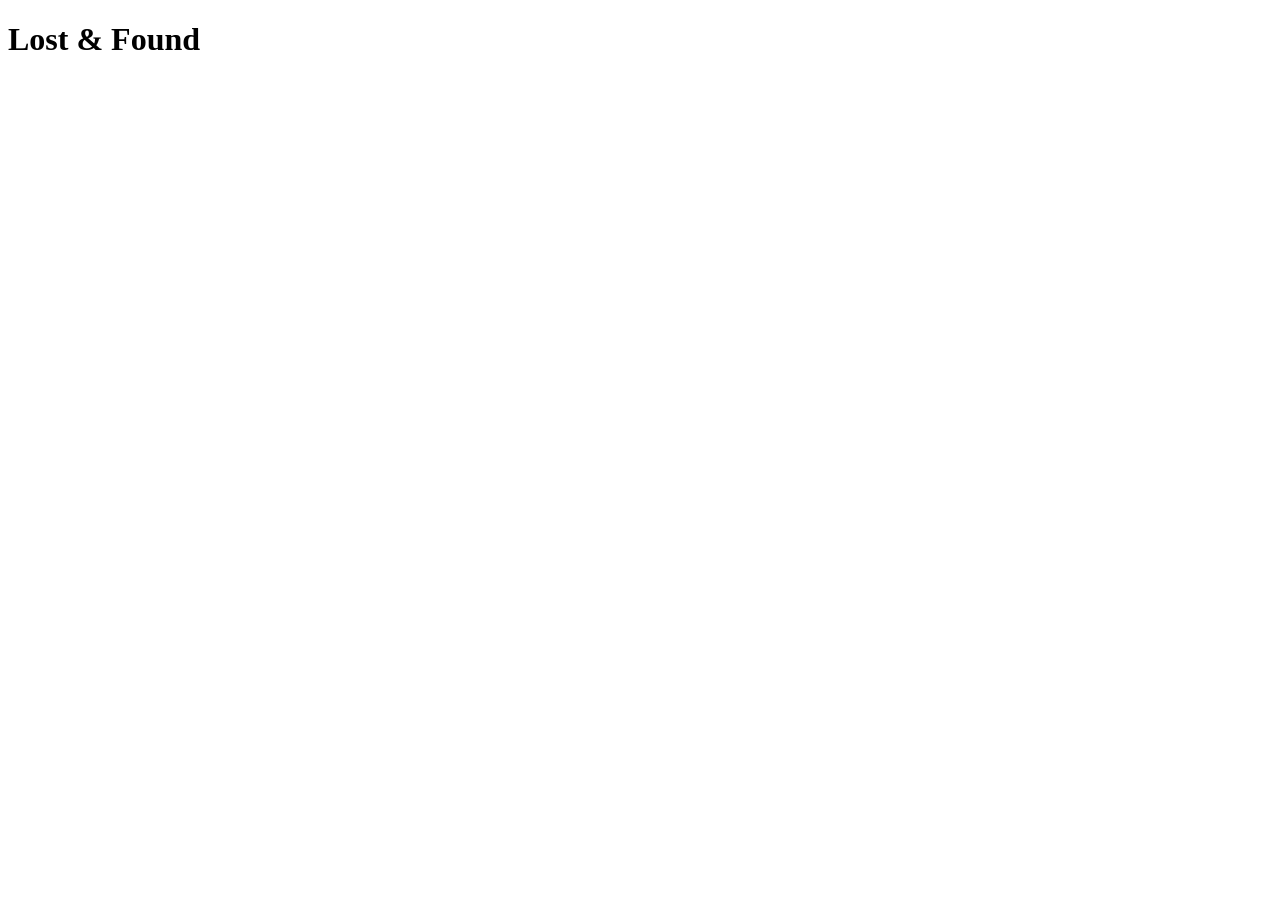
==== index.html @ 3dbdaa6a "intialize the project structure and link assets" ====
<!DOCTYPE html>
<html lang="en">
<head>
    <meta charset="UTF-8">
    <meta name="viewport" content="width=device-width, initial-scale=1.0">
    <title>Lost & Found</title>
    <script src="https://cdn.tailwindcss.com"></script>
    <link rel="stylesheet" href="style.css">
</head>
<body class>
    
    <h1 class="text-4xl font-bold text-center "> Lost & Found</h1>

    <script src="app.js"></script>
</body>
</html>
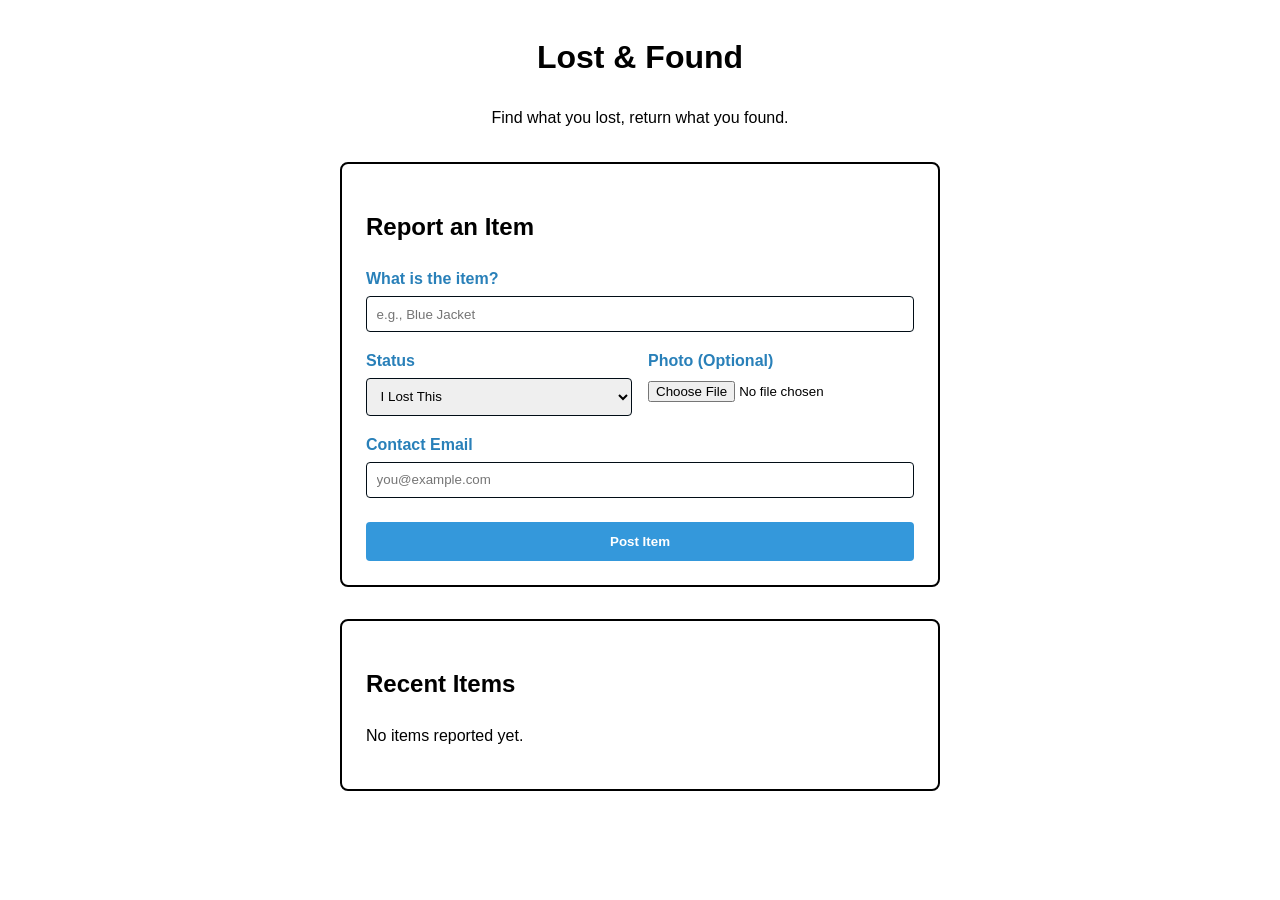
==== commit 0f96b57e: "made form and style it" ====
--- a/index.html
+++ b/index.html
@@ -4,12 +4,51 @@
     <meta charset="UTF-8">
     <meta name="viewport" content="width=device-width, initial-scale=1.0">
     <title>Lost & Found</title>
-    <script src="https://cdn.tailwindcss.com"></script>
     <link rel="stylesheet" href="style.css">
 </head>
-<body class>
-    
-    <h1 class="text-4xl font-bold text-center "> Lost & Found</h1>
+<body>
+
+    <header>
+        <h1> Lost & Found</h1>
+        <p>Find what you lost, return what you found.</p>
+    </header>
+
+    <main>
+        <section>
+            <h2>Report an Item</h2>
+            
+            <form id="item-form">
+                <label>What is the item?</label>
+                <input type="text" id="title" required placeholder="e.g., Blue Jacket">
+                
+                <fieldset>
+                    <div>
+                        <label>Status</label>
+                        <select id="type">
+                            <option value="Lost">I Lost This</option>
+                            <option value="Found">I Found This</option>
+                        </select>
+                    </div>
+                    <div>
+                        <label>Photo (Optional)</label>
+                        <input type="file" id="image" accept="image/*">
+                    </div>
+                </fieldset>
+
+                <label>Contact Email</label>
+                <input type="email" id="contact" required placeholder="you@example.com">
+
+                <button type="submit">Post Item</button>
+            </form>
+        </section>
+
+        <section>
+            <h2>Recent Items</h2>
+            <div id="feed">
+                <p>No items reported yet.</p>
+            </div>
+        </section>
+    </main>
 
     <script src="app.js"></script>
 </body>
--- a/style.css
+++ b/style.css
@@ -0,0 +1,75 @@
+body {
+    font-family: sans-serif;
+    line-height: 1.6;
+    margin: 2rem auto;
+    max-width: 600px;
+    padding: 0 1rem;
+}
+
+header {
+    text-align: center;
+    margin-bottom: 2rem;
+}
+
+header h1 {
+    color: #000000; 
+}
+
+section {
+    border: 2px solid #000000;
+    border-radius: 8px; 
+    padding: 1.5rem;
+    margin-bottom: 2rem;
+}
+
+label {
+    display: block;
+    font-weight: bold;
+    color: #2980b9; 
+    margin: 1rem 0 0.25rem 0;
+}
+
+input[type="text"],
+input[type="email"],
+select {
+    width: 100%;
+    padding: 0.6rem;
+    border: 1px solid #010d16;
+    border-radius: 4px;
+    box-sizing: border-box;
+    font-family: inherit;
+}
+
+input:focus, select:focus {
+    outline: none;
+    border-color: #3498db;
+}
+
+
+fieldset {
+    border: none;
+    padding: 0;
+    margin: 0;
+    display: flex;
+    gap: 1rem;
+}
+
+fieldset div {
+    flex: 1;
+}
+
+button {
+    width: 100%;
+    padding: 0.75rem;
+    background: #3498db; 
+    color: #fff;
+    border: none;
+    border-radius: 4px;
+    font-weight: bold;
+    cursor: pointer;
+    margin-top: 1.5rem;
+}
+
+button:hover {
+    background: #2980b9; 
+}
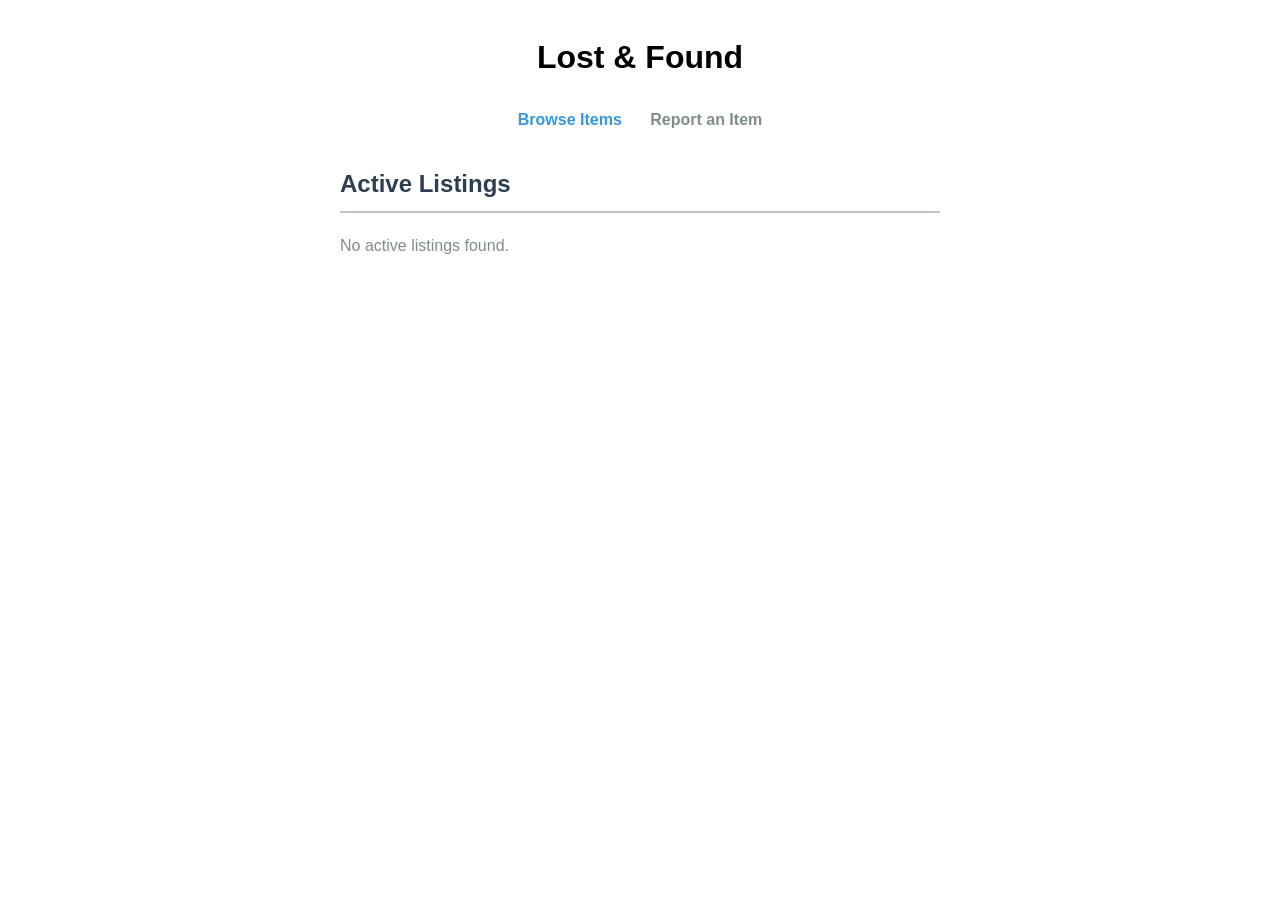
==== commit 5351deac: "added the logic" ====
--- a/index.html
+++ b/index.html
@@ -10,42 +10,21 @@
 
     <header>
         <h1> Lost & Found</h1>
-        <p>Find what you lost, return what you found.</p>
+        <nav style="margin-top: 1.5rem;">
+            <a href="index.html" style="margin-right: 1.5rem; font-weight: bold; color: #3498db; text-decoration: none;"
+            >Browse Items</a>
+            <a href="report.html" style="font-weight: bold; color: #7f8c8d; text-decoration: none;"
+            >Report an Item</a>
+        </nav>
     </header>
 
     <main>
-        <section>
-            <h2>Report an Item</h2>
-            
-            <form id="item-form">
-                <label>What is the item?</label>
-                <input type="text" id="title" required placeholder="e.g., Blue Jacket">
-                
-                <fieldset>
-                    <div>
-                        <label>Status</label>
-                        <select id="type">
-                            <option value="Lost">I Lost This</option>
-                            <option value="Found">I Found This</option>
-                        </select>
-                    </div>
-                    <div>
-                        <label>Photo (Optional)</label>
-                        <input type="file" id="image" accept="image/*">
-                    </div>
-                </fieldset>
-
-                <label>Contact Email</label>
-                <input type="email" id="contact" required placeholder="you@example.com">
-
-                <button type="submit">Post Item</button>
-            </form>
-        </section>
-
-        <section>
-            <h2>Recent Items</h2>
-            <div id="feed">
-                <p>No items reported yet.</p>
+        <section style="border: none; padding: 0; background: transparent;">
+            <h2 style="border-bottom: 2px solid #bdc3c7; padding-bottom: 0.5rem; color: #2c3e50;
+            ">Active Listings</h2>
+    
+            <div id="items-board">
+                <p>Loading items...</p>
             </div>
         </section>
     </main>
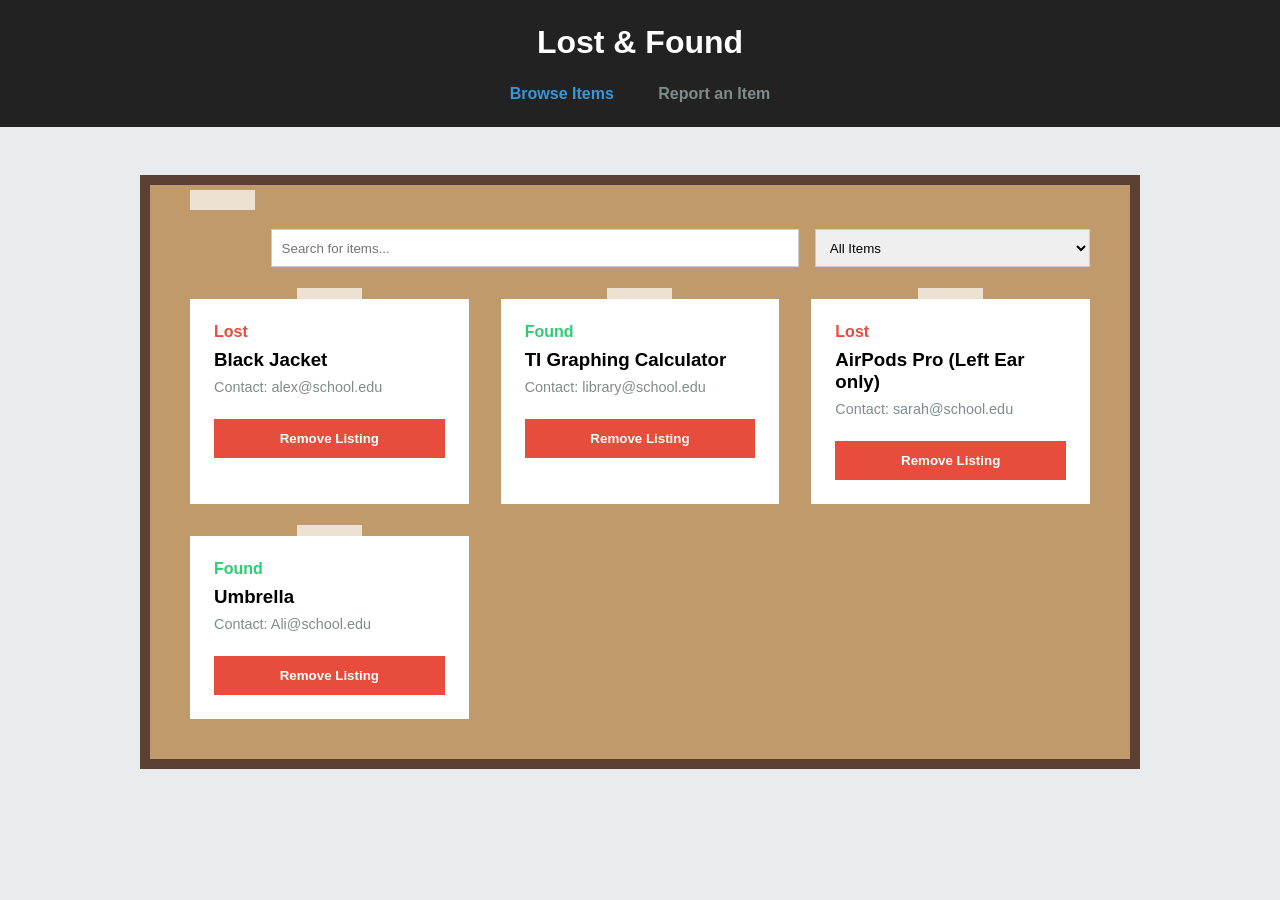
==== commit e4249b37: "Added the search bar and filter" ====
--- a/index.html
+++ b/index.html
@@ -19,16 +19,20 @@
     </header>
 
     <main>
-        <section style="border: none; padding: 0; background: transparent;">
-            <h2 style="border-bottom: 2px solid #bdc3c7; padding-bottom: 0.5rem; color: #2c3e50;
-            ">Active Listings</h2>
+        <section style="background: transparent;  padding: 0 0 2rem ; display: flex; gap: 1rem;">
+            <input type="search" id="search-bar" placeholder="Search for items..." style="flex: 2;">
+            <select id="filter-status" style="flex: 1;">
+                <option value="All">All Items</option>
+                <option value="Lost">Lost Only</option>
+                <option value="Found">Found Only</option>
+            </select>
+        </section>
     
             <div id="items-board">
                 <p>Loading items...</p>
             </div>
-        </section>
     </main>
 
-    <script src="app.js"></script>
+    <script src="board.js"></script>
 </body>
 </html>
--- a/style.css
+++ b/style.css
@@ -1,75 +1,87 @@
-body {
-    font-family: sans-serif;
-    line-height: 1.6;
-    margin: 2rem auto;
-    max-width: 600px;
-    padding: 0 1rem;
+body { 
+    background-color: #e9ecef; 
+    font-family: sans-serif; 
+    margin: 0; 
+    padding: 0 0 3rem ; 
 }
 
-header {
-    text-align: center;
-    margin-bottom: 2rem;
+header { 
+    background: #222; 
+    color: #fff; 
+    padding: 1.5rem; 
+    text-align: center; 
 }
 
 header h1 {
-    color: #000000; 
+     margin: 0 0 1rem 0; }
+
+header a { 
+    margin: 0 1rem; color: #ddd;
+     text-decoration: none;
+      font-weight: bold; }
+
+main {
+    background-color: #c19a6b; 
+    max-width: 900px;
+    margin: 3rem auto;
+    padding: 2.5rem;
+    border: 10px solid #5c4033; 
 }
 
-section {
-    border: 2px solid #000000;
-    border-radius: 8px; 
-    padding: 1.5rem;
-    margin-bottom: 2rem;
-}
-
-label {
-    display: block;
-    font-weight: bold;
-    color: #2980b9; 
-    margin: 1rem 0 0.25rem 0;
-}
-
-input[type="text"],
-input[type="email"],
-select {
-    width: 100%;
-    padding: 0.6rem;
-    border: 1px solid #010d16;
-    border-radius: 4px;
-    box-sizing: border-box;
-    font-family: inherit;
-}
-
-input:focus, select:focus {
-    outline: none;
-    border-color: #3498db;
+#items-board { 
+    display: grid; 
+    grid-template-columns: repeat(auto-fill, minmax(240px, 1fr)); 
+    gap: 2rem; 
 }
 
 
-fieldset {
+section { 
+    background: #fff; 
+    padding: 1.5rem;  
+}
+
+section::before {
+    content: "";
+    display: block;
+    width: 65px;
+    height: 20px;
+    background: rgba(255, 255, 255, 0.7);
+    margin: -35px auto 15px auto; 
+}
+
+
+label {
+     display: block;
+     font-weight: bold; 
+     margin-top: 1rem; 
+}
+
+input, select { 
+    width: 100%; 
+    padding: 0.6rem; 
+    margin-top: 0.25rem; 
+    box-sizing: border-box; 
+    border: 1px solid #ccc; 
+}
+
+fieldset { 
     border: none;
     padding: 0;
-    margin: 0;
-    display: flex;
-    gap: 1rem;
+    display: flex; 
+    gap: 1rem; 
 }
 
-fieldset div {
-    flex: 1;
+button { 
+    background: #222; 
+    color: #fff; 
+    width: 100%; 
+    padding: 0.75rem; 
+    font-weight: bold; 
+    border: none; 
+    cursor: pointer; 
+    margin-top: 1rem; 
 }
 
-button {
-    width: 100%;
-    padding: 0.75rem;
-    background: #3498db; 
-    color: #fff;
-    border: none;
-    border-radius: 4px;
-    font-weight: bold;
-    cursor: pointer;
-    margin-top: 1.5rem;
-}
-
-button:hover {
-    background: #2980b9; 
+button:hover { 
+    background: #444; 
 }
